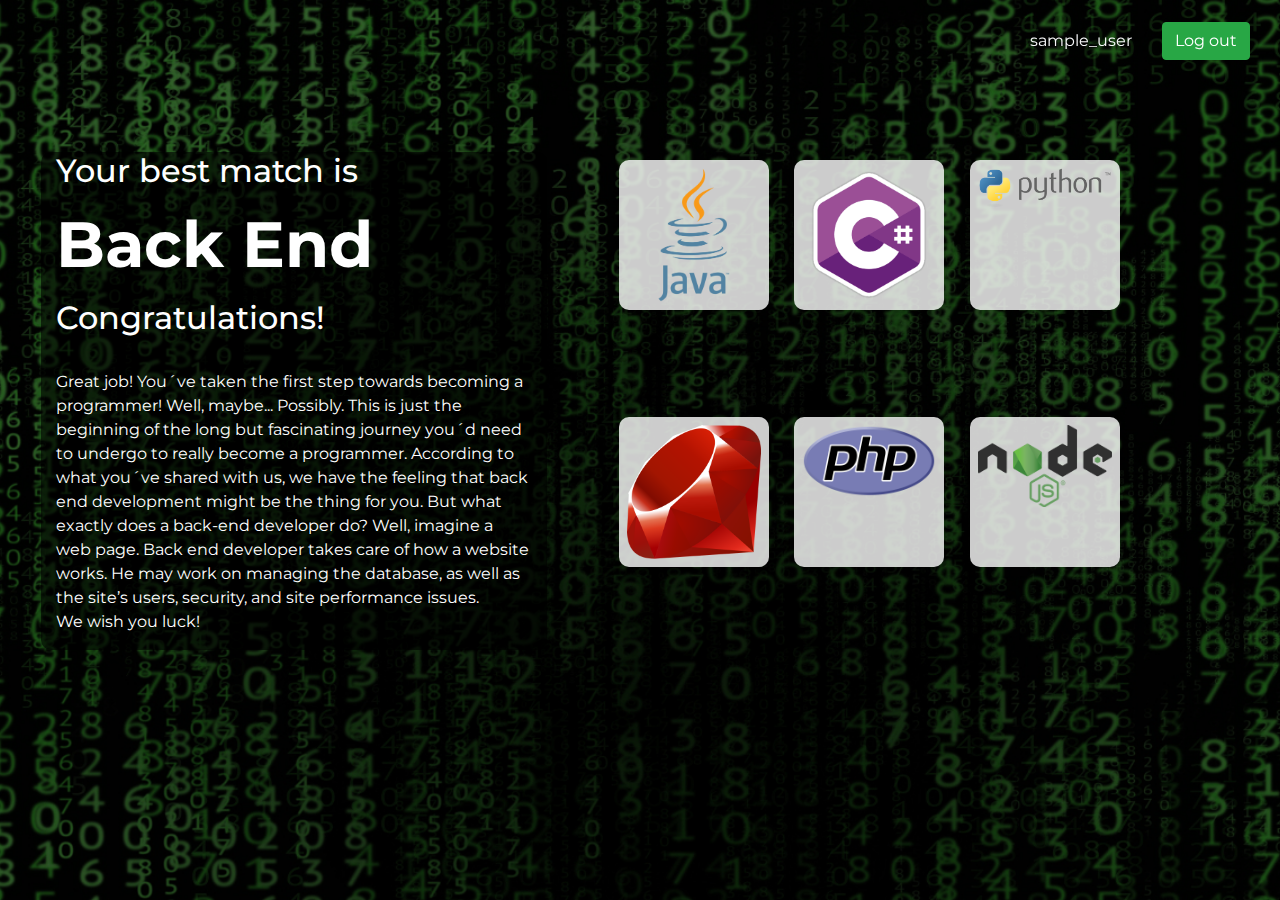
==== first_steps/src/main/resources/templates/backend.html @ 9c3c3240 "Merge branch 'Develop' of https://github.com/OndrejForal/GFA-hackatlon-java into quizBranch" ====
<!doctype html>
<html lang="en" xmlns:th="http://www.w3.org/1999/xhtml">

<head>
  <!-- Required meta tags -->
  <meta charset="utf-8">
  <meta name="viewport" content="width=device-width, initial-scale=1, shrink-to-fit=no">
  <!-- Bootstrap CSS -->
  <link rel="stylesheet" href="https://maxcdn.bootstrapcdn.com/bootstrap/4.0.0/css/bootstrap.min.css" integrity="sha384-Gn5384xqQ1aoWXA+058RXPxPg6fy4IWvTNh0E263XmFcJlSAwiGgFAW/dAiS6JXm" crossorigin="anonymous">
  <!-- CSS -->
  <link rel="stylesheet" href="../static/Style.css">
  <!-- Fonts -->
  <link href="https://fonts.googleapis.com/css2?family=Montserrat:wght@400;900&display=swap" rel="stylesheet">
  <title>Developer guide</title>
</head>

<body>
  <div class="background-matrix outcome-page">

    <nav class="navbar navbar-dark">
      <div class="form-inline ml-auto navigation-buttons">
        <div th:if="${#httpServletRequest.remoteUser != null}">
      <p th:text="${#httpServletRequest.remoteUser}" class="text-light m-0 mr-2" style="padding: 6px 12px">
          sample_user
      </p>
    </div>
  <form th:action="@{/logout}" method="post">
      <button class="btn btn-success" type="submit" value="Log out"/>Log out</button>
  </form>
  </div>
</nav>
<div class="container-fluid pl-5 pr-5">
<div class="row">
    <div class="col-lg-5 result-background p-6">
      <h2>Your best match is</h2>
      <h1 class="pt-2 pb-2">Back End</h1>
      <h2>Congratulations!</h2>
      <p class="pt-4" contextmenu=""style="color: white">
        Great job! You´ve taken the first step towards becoming a programmer! Well, maybe... Possibly. This is just the beginning of the long but fascinating journey you´d need to undergo to really become a programmer.
According to what you´ve shared with us, we have the feeling that back end development might be the thing for you.
But what exactly does a back-end developer do? Well, imagine a web page. Back end developer takes care of how a website works. He may work on managing the database, as well as the site’s users, security, and site performance issues. <br>We wish you luck!
      </p>
    </div>
    <div class="col-lg-6 row justify-content-between pl-5 pr-5">

      <div class="m-3 col-lg-3">
        <a href="java.html">
          <div class="icon-background text-center">
            <img class="language-img p-2" src="../static/images/java.png" alt="java-logo">
          </div>
        </a>
      </div>
      <div class="m-3 col-lg-3">
        <a href="Csharp.html">
          <div class="icon-background text-center">
            <img class="language-img p-2" src="../static/images/Csharp.png" alt="C#-logo">
          </div>
        </a>
      </div>
      <div class="m-3 col-lg-3">
        <a href="python.html">
          <div class="icon-background text-center">
            <img class="language-img p-2" src="../static/images/python.png" alt="python-logo">
          </div>
        </a>
      </div>
      <div class="m-3 col-lg-3">
        <a href="ruby.html">
          <div class="icon-background text-center">
            <img class="language-img p-2" src="../static/images/ruby.png" alt="ruby-logo">
          </div>
        </a>
      </div>
      <div class="m-3 col-lg-3">
        <a href="php.html">
          <div class="icon-background text-center">
            <img class="language-img p-2" src="../static/images/php.png" alt="php-logo">
          </div>
        </a>
      </div>
      <div class="m-3 col-lg-3">
        <a href="node.html">
          <div class="icon-background text-center">
            <img class="language-img p-2" src="../static/images/node.png" alt="node-logo">
          </div>
        </a>
      </div>

    </div>

    </div>
    </div>
  </div>



  <!-- jQuery first, then Popper.js, then Bootstrap JS -->
  <script src="https://code.jquery.com/jquery-3.2.1.slim.min.js" integrity="sha384-KJ3o2DKtIkvYIK3UENzmM7KCkRr/rE9/Qpg6aAZGJwFDMVNA/GpGFF93hXpG5KkN" crossorigin="anonymous"></script>
  <script src="https://cdnjs.cloudflare.com/ajax/libs/popper.js/1.12.9/umd/popper.min.js" integrity="sha384-ApNbgh9B+Y1QKtv3Rn7W3mgPxhU9K/ScQsAP7hUibX39j7fakFPskvXusvfa0b4Q" crossorigin="anonymous"></script>
  <script src="https://maxcdn.bootstrapcdn.com/bootstrap/4.0.0/js/bootstrap.min.js" integrity="sha384-JZR6Spejh4U02d8jOt6vLEHfe/JQGiRRSQQxSfFWpi1MquVdAyjUar5+76PVCmYl" crossorigin="anonymous"></script>
</body>

</html>
---- first_steps/src/main/resources/static/Style.css ----
body, html {
  font-family: 'Montserrat', sans-serif;
  height: 100%;
}

/* Index html */
h1 {
  color: white;
  font-weight: bold;
  font-size: 4rem;
}

h2 {
  color: white;
}

h3 {
  padding: 0;
  margin: 0;
}

button {
  margin: 2px 10px;
}

ul {
  font-size: 1.2rem;
  border-radius: 20px;
  list-style-type: none;
  color: white;
}

li {
  padding: 5px;
}

span {
  font-weight: bold;
}

.quiz-button {
  margin-top: 2%;
}

.navigation-buttons {
  position: fixed;
  top: 20px;
  right: 20px;
}

#intro {
  padding-top: 0;
}

/* Register html */
.background-matrix {
  background-image: url("images/matrix2.jpg");
  height: 100%;
  background-position: center;
  background-repeat: no-repeat;
  background-size: cover;
  padding-top: 15%;
}

.register-form {
  background-color: whitesmoke;
  padding: 3%;
  border-radius: 10px;
}

/* QUIZ (class formatting BEM try) */
.quiz-heading {
  color: #222;
  margin: 3%;
}

.container {
  background-color: rgba(200, 200, 200, .9);
}

.main {
  /* all: initial; */
  opacity: none;
}

.flex {
  display: flex;
  flex-wrap: nowrap;
}

.main__question {
  flex-grow: 6;
  margin-top: 20px;
}

.main__radio-group {
  display: flex;
  margin-top: 35px;
  flex-direction: column;
  align-content: stretch;
  position: relative;
  /* border: 1px solid #999; */
  flex-grow: 1;
}

.main__radio-group__item {
  display: flex;
  flex-direction: row;
  align-items: baseline;
  margin: 0;
  padding: 7px;
}

.main input {
  padding: 0px;
}

.main__radio-group__item__scale {
  padding-left: 10px;
  font-size: 1.3em;
}

.main button.btn-success {
  display: block;
  margin: 15px auto 30px;
  box-sizing: border-box;
}

.main hr {
  margin: 10px auto;
  visibility: hidden;
}

@media (max-width: 575px) {
  .main__radio-group__item {
    border-bottom: 1px solid #333;
  }

  .main__radio-group__item:last-child {
    border: none;
  }
}

@media (min-width: 576px) {
  .main>.flex {
    flex-direction: column;
    flex-wrap: nowrap;
    /* box-sizing: content-box; */
  }

  .main__radio-group {
    flex-direction: row;
  }

  .main__radio-group__item {
    flex-direction: column;
    flex-grow: 2;
    border-left: 1px solid #333;
  }

  .main__radio-group__item:first-child {
    border: none;
  }

  .main__radio-group__item>input {
    margin: auto;
  }

  .main__radio-group__item__scale {
    padding: 7px 0;
    margin: auto;
  }

  .form-quiz {
    border-radius: 10px;
  }
}

/* Outcome page */
.outcome-page {
  padding-top: 10%;
}
.icon-background {
  height: 150px;
  width: 150px;
  background-color: rgba(255, 255, 255, 0.8);
  border-radius: 10px;
}

.icon-background:hover {
  background-color: rgba(255, 255, 255, 1);
}

.language-img {
  max-height: 150px;
  max-width: 150px;
  }

.result-background {
  background-color: rgba(0, 0, 0, 0.6);
  border-radius: 10px;
  margin: 0.5rem;
}
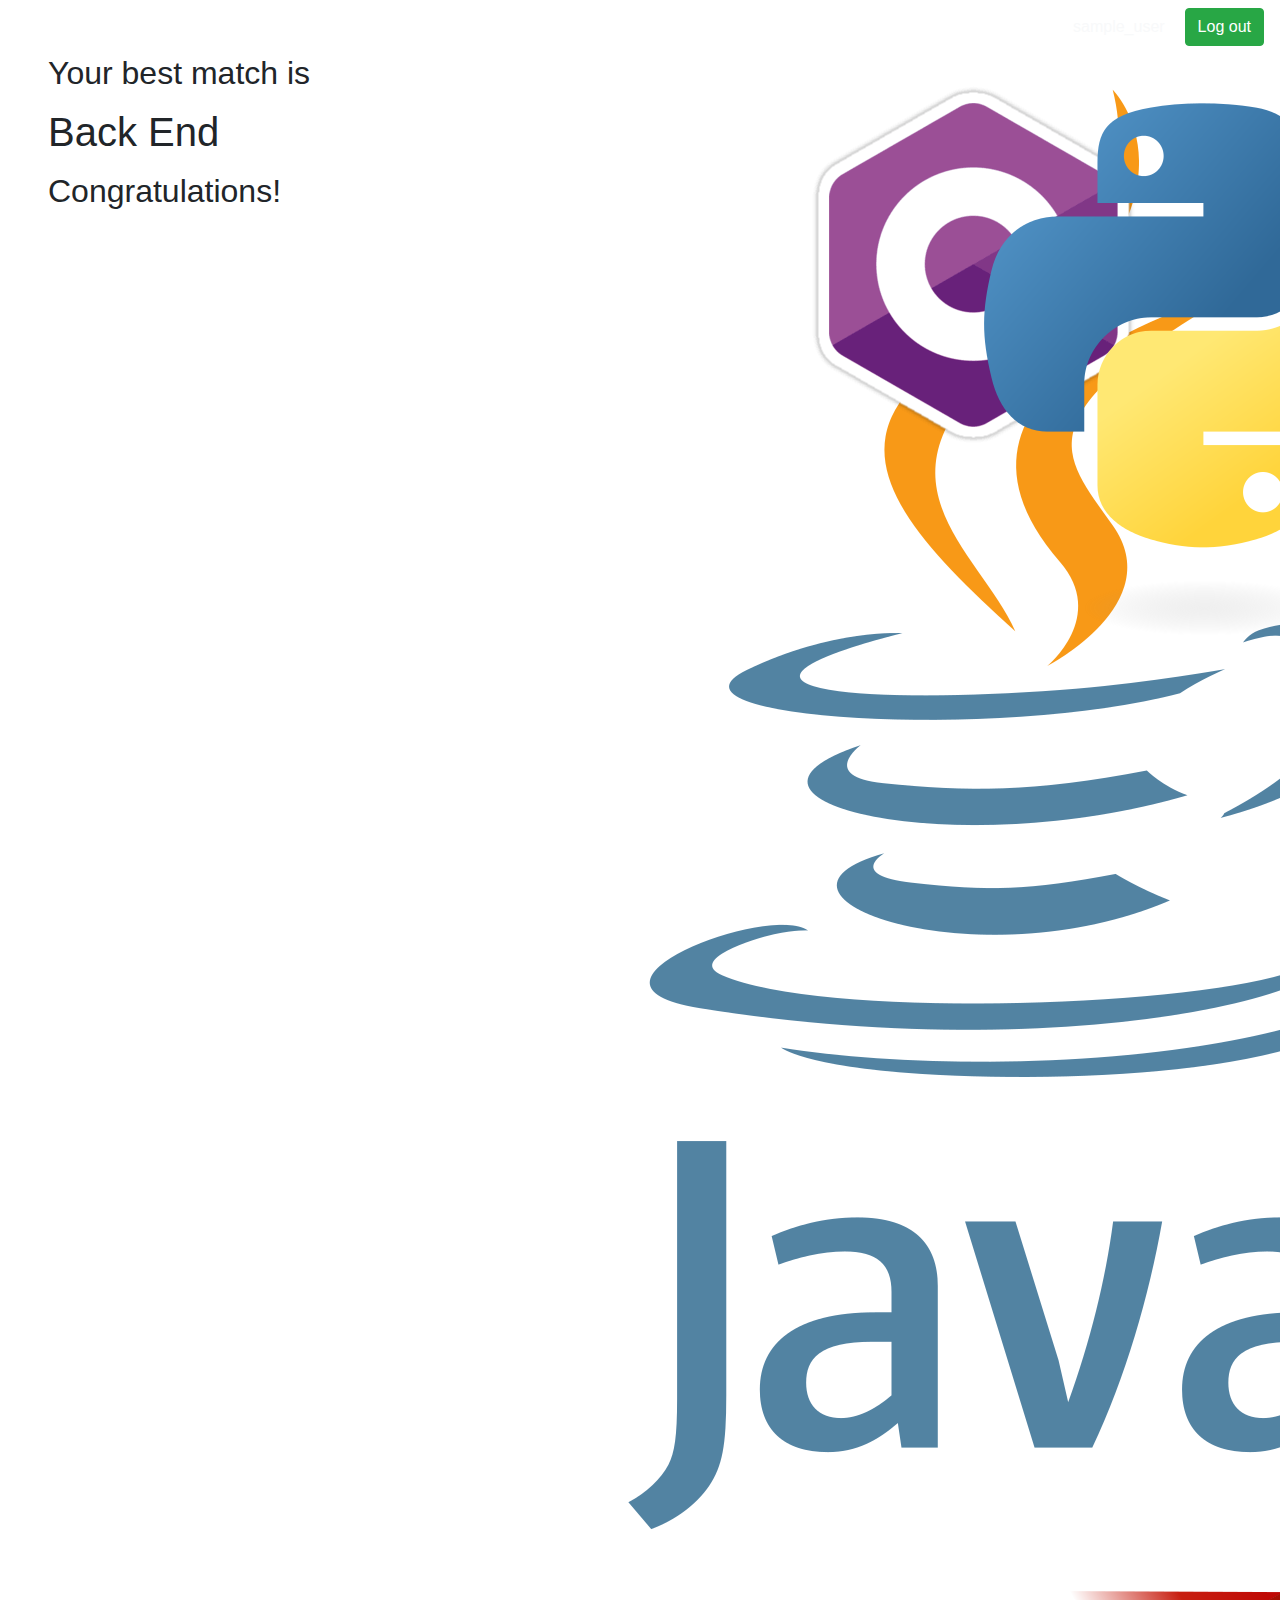
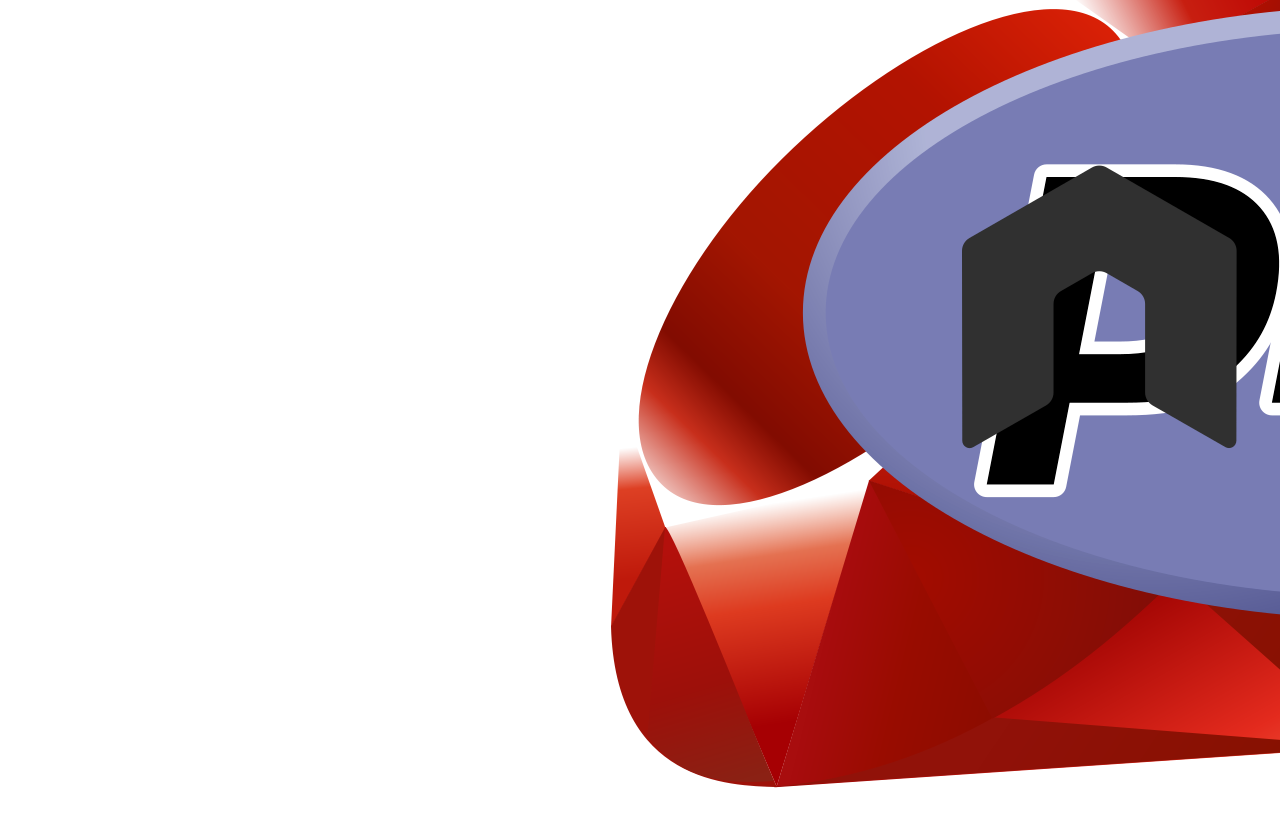
==== commit a99e96d2: "Security (#39)" ====
--- a/first_steps/src/main/resources/templates/backend.html
+++ b/first_steps/src/main/resources/templates/backend.html
@@ -1,6 +1,6 @@
 <!doctype html>
 <html lang="en" xmlns:th="http://www.w3.org/1999/xhtml">
-
+<html xmlns:th="http://www.thymeleaf.org">
 <head>
   <!-- Required meta tags -->
   <meta charset="utf-8">
@@ -8,7 +8,8 @@
   <!-- Bootstrap CSS -->
   <link rel="stylesheet" href="https://maxcdn.bootstrapcdn.com/bootstrap/4.0.0/css/bootstrap.min.css" integrity="sha384-Gn5384xqQ1aoWXA+058RXPxPg6fy4IWvTNh0E263XmFcJlSAwiGgFAW/dAiS6JXm" crossorigin="anonymous">
   <!-- CSS -->
-  <link rel="stylesheet" href="../static/Style.css">
+  <link href="/css/Style.css" rel="stylesheet" type="text/css" >
+  <link th:href="@{/css/Style.css}" type="text/css" rel="stylesheet"/>
   <!-- Fonts -->
   <link href="https://fonts.googleapis.com/css2?family=Montserrat:wght@400;900&display=swap" rel="stylesheet">
   <title>Developer guide</title>
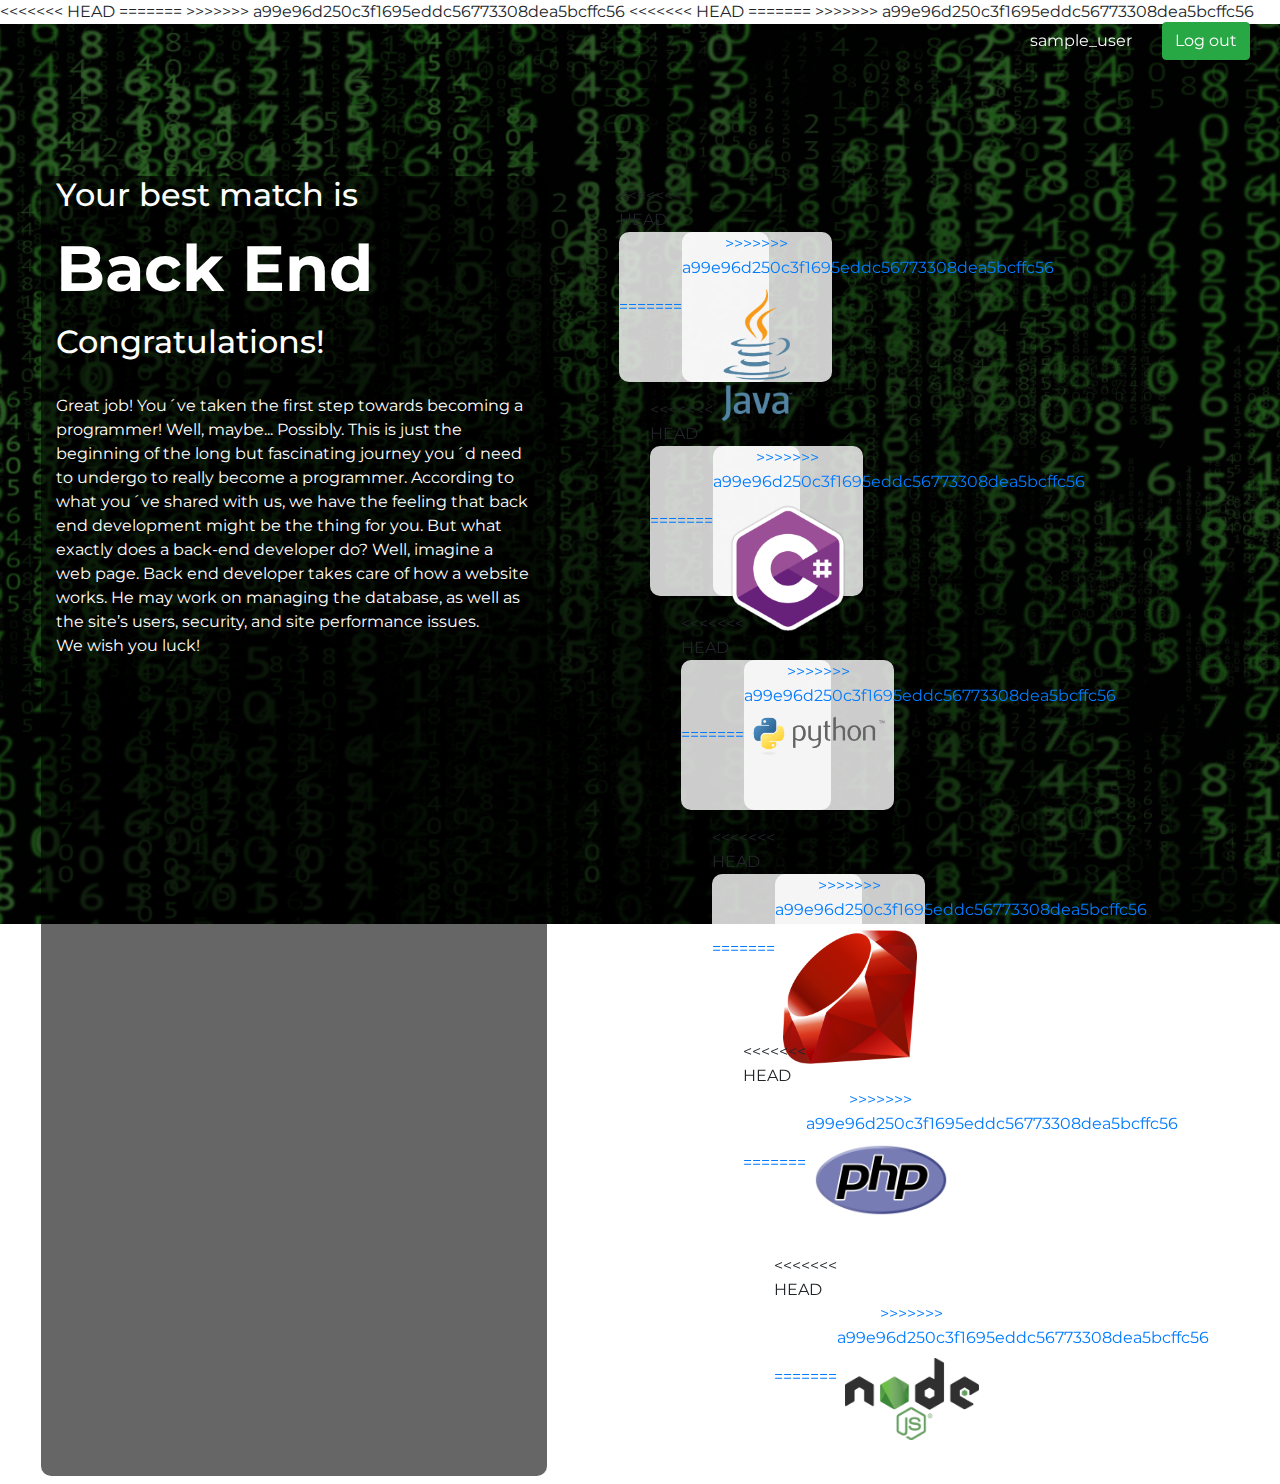
==== commit 6ecae04e: "merge" ====
--- a/first_steps/src/main/resources/templates/backend.html
+++ b/first_steps/src/main/resources/templates/backend.html
@@ -1,6 +1,10 @@
 <!doctype html>
 <html lang="en" xmlns:th="http://www.w3.org/1999/xhtml">
+<<<<<<< HEAD
+
+=======
 <html xmlns:th="http://www.thymeleaf.org">
+>>>>>>> a99e96d250c3f1695eddc56773308dea5bcffc56
 <head>
   <!-- Required meta tags -->
   <meta charset="utf-8">
@@ -8,8 +12,12 @@
   <!-- Bootstrap CSS -->
   <link rel="stylesheet" href="https://maxcdn.bootstrapcdn.com/bootstrap/4.0.0/css/bootstrap.min.css" integrity="sha384-Gn5384xqQ1aoWXA+058RXPxPg6fy4IWvTNh0E263XmFcJlSAwiGgFAW/dAiS6JXm" crossorigin="anonymous">
   <!-- CSS -->
+<<<<<<< HEAD
+  <link rel="stylesheet" href="../static/Style.css">
+=======
   <link href="/css/Style.css" rel="stylesheet" type="text/css" >
   <link th:href="@{/css/Style.css}" type="text/css" rel="stylesheet"/>
+>>>>>>> a99e96d250c3f1695eddc56773308dea5bcffc56
   <!-- Fonts -->
   <link href="https://fonts.googleapis.com/css2?family=Montserrat:wght@400;900&display=swap" rel="stylesheet">
   <title>Developer guide</title>
@@ -45,43 +53,73 @@
     <div class="col-lg-6 row justify-content-between pl-5 pr-5">
 
       <div class="m-3 col-lg-3">
+<<<<<<< HEAD
+        <a href="backend_tutorials.html">
+          <div class="icon-background text-center d-flex align-items-center">
+=======
         <a href="java.html">
           <div class="icon-background text-center">
+>>>>>>> a99e96d250c3f1695eddc56773308dea5bcffc56
             <img class="language-img p-2" src="../static/images/java.png" alt="java-logo">
           </div>
         </a>
       </div>
       <div class="m-3 col-lg-3">
+<<<<<<< HEAD
+        <a href="backend_tutorials.html">
+          <div class="icon-background text-center d-flex align-items-center">
+=======
         <a href="Csharp.html">
           <div class="icon-background text-center">
+>>>>>>> a99e96d250c3f1695eddc56773308dea5bcffc56
             <img class="language-img p-2" src="../static/images/Csharp.png" alt="C#-logo">
           </div>
         </a>
       </div>
       <div class="m-3 col-lg-3">
+<<<<<<< HEAD
+        <a href="backend_tutorials.html">
+          <div class="icon-background text-center d-flex align-items-center">
+=======
         <a href="python.html">
           <div class="icon-background text-center">
+>>>>>>> a99e96d250c3f1695eddc56773308dea5bcffc56
             <img class="language-img p-2" src="../static/images/python.png" alt="python-logo">
           </div>
         </a>
       </div>
       <div class="m-3 col-lg-3">
+<<<<<<< HEAD
+        <a href="backend_tutorials.html">
+          <div class="icon-background text-center d-flex align-items-center">
+=======
         <a href="ruby.html">
           <div class="icon-background text-center">
+>>>>>>> a99e96d250c3f1695eddc56773308dea5bcffc56
             <img class="language-img p-2" src="../static/images/ruby.png" alt="ruby-logo">
           </div>
         </a>
       </div>
       <div class="m-3 col-lg-3">
+<<<<<<< HEAD
+        <a href="backend_tutorials.html">
+          <div class="icon-background text-center d-flex align-items-center">
+=======
         <a href="php.html">
           <div class="icon-background text-center">
+>>>>>>> a99e96d250c3f1695eddc56773308dea5bcffc56
             <img class="language-img p-2" src="../static/images/php.png" alt="php-logo">
           </div>
         </a>
       </div>
       <div class="m-3 col-lg-3">
+<<<<<<< HEAD
+        <a href="backend_tutorials.html">
+          <div class="icon-background text-center d-flex align-items-center">
+=======
         <a href="node.html">
           <div class="icon-background text-center">
+>>>>>>> a99e96d250c3f1695eddc56773308dea5bcffc56
             <img class="language-img p-2" src="../static/images/node.png" alt="node-logo">
           </div>
         </a>
--- a/first_steps/src/main/resources/static/Style.css
+++ b/first_steps/src/main/resources/static/Style.css
@@ -0,0 +1,213 @@
+body, html {
+  font-family: 'Montserrat', sans-serif;
+  height: 100%;
+}
+
+/* Index html */
+h1 {
+  color: white;
+  font-weight: bold;
+  font-size: 4rem;
+}
+
+h2 {
+  color: white;
+}
+
+h3 {
+  padding: 0;
+  margin: 0;
+}
+
+button {
+  margin: 2px 10px;
+}
+
+ul {
+  font-size: 1.2rem;
+  border-radius: 20px;
+  list-style-type: none;
+  color: white;
+}
+
+li {
+  padding: 5px;
+}
+
+span {
+  font-weight: bold;
+}
+
+.quiz-button {
+  margin-top: 2%;
+}
+
+.navigation-buttons {
+  position: fixed;
+  top: 20px;
+  right: 20px;
+}
+
+#intro {
+  padding-top: 0;
+}
+
+/* Register html */
+.background-matrix {
+  background-image: url("images/matrix2.jpg");
+  height: 100%;
+  background-position: center;
+  background-repeat: no-repeat;
+  background-size: cover;
+  padding-top: 15%;
+}
+
+.register-form {
+  background-color: whitesmoke;
+  padding: 3%;
+  border-radius: 10px;
+}
+
+/* QUIZ (class formatting BEM try) */
+.quiz-heading {
+  color: #222;
+  margin: 3%;
+}
+
+.container {
+  background-color: rgba(200, 200, 200, .9);
+}
+
+.main {
+  /* all: initial; */
+  opacity: none;
+}
+
+.flex {
+  display: flex;
+  flex-wrap: nowrap;
+}
+
+.main__question {
+  flex-grow: 6;
+  margin-top: 20px;
+}
+
+.main__radio-group {
+  display: flex;
+  margin-top: 35px;
+  flex-direction: column;
+  align-content: stretch;
+  position: relative;
+  /* border: 1px solid #999; */
+  flex-grow: 1;
+}
+
+.main__radio-group__item {
+  display: flex;
+  flex-direction: row;
+  align-items: baseline;
+  margin: 0;
+  padding: 7px;
+}
+
+.main input {
+  padding: 0px;
+}
+
+.main__radio-group__item__scale {
+  padding-left: 10px;
+  font-size: 1.3em;
+}
+
+.main button.btn-success {
+  display: block;
+  margin: 15px auto 30px;
+  box-sizing: border-box;
+}
+
+.main hr {
+  margin: 10px auto;
+  visibility: hidden;
+}
+
+@media (max-width: 575px) {
+  .main__radio-group__item {
+    border-bottom: 1px solid #333;
+  }
+
+  .main__radio-group__item:last-child {
+    border: none;
+  }
+}
+
+@media (min-width: 576px) {
+  .main>.flex {
+    flex-direction: column;
+    flex-wrap: nowrap;
+    /* box-sizing: content-box; */
+  }
+
+  .main__radio-group {
+    flex-direction: row;
+  }
+
+  .main__radio-group__item {
+    flex-direction: column;
+    flex-grow: 2;
+    border-left: 1px solid #333;
+  }
+
+  .main__radio-group__item:first-child {
+    border: none;
+  }
+
+  .main__radio-group__item>input {
+    margin: auto;
+  }
+
+  .main__radio-group__item__scale {
+    padding: 7px 0;
+    margin: auto;
+  }
+
+  .form-quiz {
+    border-radius: 10px;
+  }
+}
+
+/* Outcome page */
+.outcome-page {
+  padding-top: 10%;
+}
+.icon-background {
+  height: 150px;
+  width: 150px;
+  background-color: rgba(255, 255, 255, 0.8);
+  border-radius: 10px;
+}
+
+.icon-background:hover {
+  background-color: rgba(255, 255, 255, 1);
+}
+
+.language-img {
+  max-height: 150px;
+  max-width: 150px;
+  }
+
+.result-background {
+  background-color: rgba(0, 0, 0, 0.6);
+  border-radius: 10px;
+  margin: 0.5rem;
+}
+<<<<<<< HEAD
+
+/* Tutorial */
+
+.img-tutorial {
+  width: 100%;
+  border-radius: 10px;
+}
+=======
+>>>>>>> a99e96d250c3f1695eddc56773308dea5bcffc56
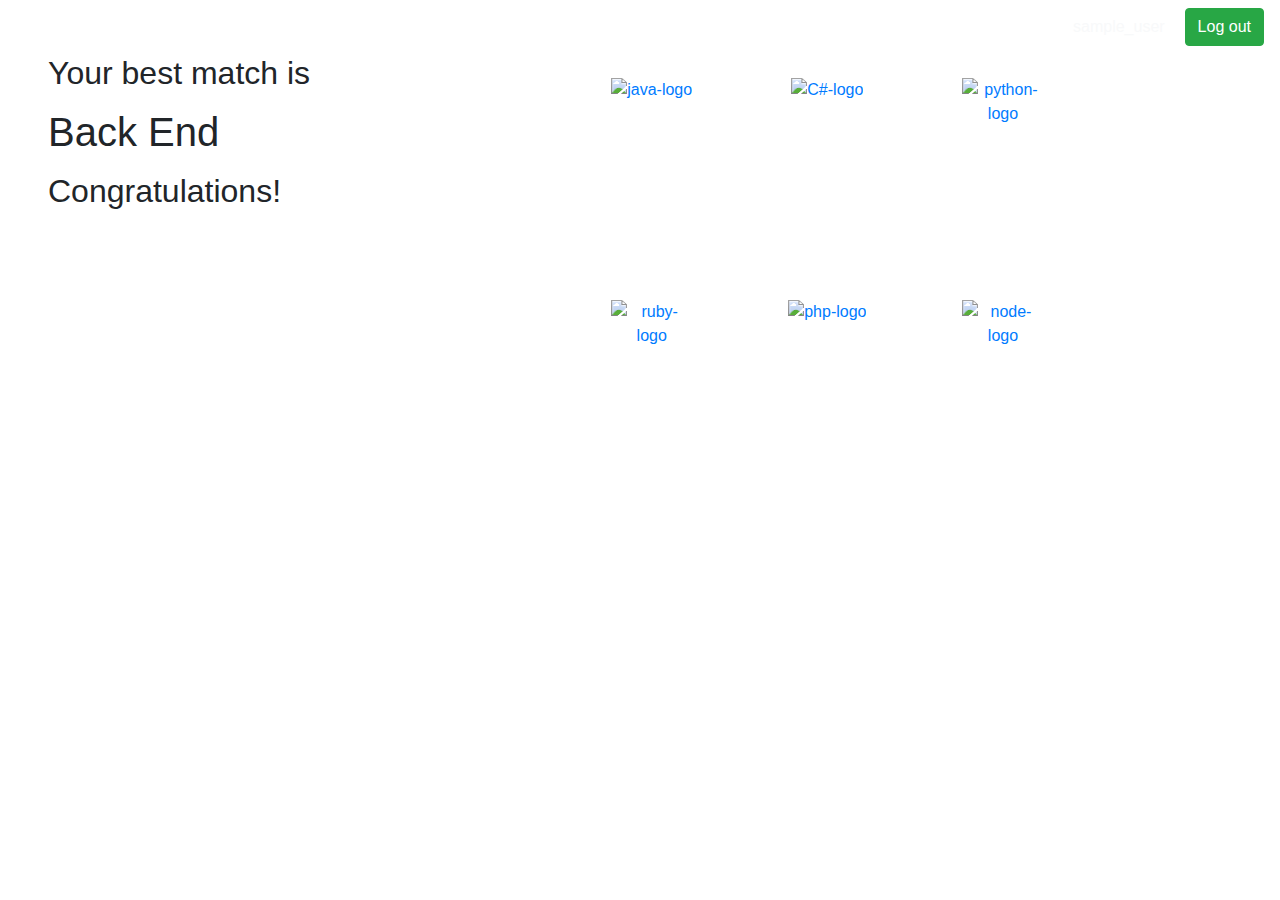
==== commit 573553a4: "Security (#40)" ====
--- a/first_steps/src/main/resources/templates/backend.html
+++ b/first_steps/src/main/resources/templates/backend.html
@@ -1,10 +1,6 @@
 <!doctype html>
 <html lang="en" xmlns:th="http://www.w3.org/1999/xhtml">
-<<<<<<< HEAD
-
-=======
 <html xmlns:th="http://www.thymeleaf.org">
->>>>>>> a99e96d250c3f1695eddc56773308dea5bcffc56
 <head>
   <!-- Required meta tags -->
   <meta charset="utf-8">
@@ -12,12 +8,8 @@
   <!-- Bootstrap CSS -->
   <link rel="stylesheet" href="https://maxcdn.bootstrapcdn.com/bootstrap/4.0.0/css/bootstrap.min.css" integrity="sha384-Gn5384xqQ1aoWXA+058RXPxPg6fy4IWvTNh0E263XmFcJlSAwiGgFAW/dAiS6JXm" crossorigin="anonymous">
   <!-- CSS -->
-<<<<<<< HEAD
-  <link rel="stylesheet" href="../static/Style.css">
-=======
   <link href="/css/Style.css" rel="stylesheet" type="text/css" >
   <link th:href="@{/css/Style.css}" type="text/css" rel="stylesheet"/>
->>>>>>> a99e96d250c3f1695eddc56773308dea5bcffc56
   <!-- Fonts -->
   <link href="https://fonts.googleapis.com/css2?family=Montserrat:wght@400;900&display=swap" rel="stylesheet">
   <title>Developer guide</title>
@@ -53,74 +45,44 @@
     <div class="col-lg-6 row justify-content-between pl-5 pr-5">
 
       <div class="m-3 col-lg-3">
-<<<<<<< HEAD
-        <a href="backend_tutorials.html">
-          <div class="icon-background text-center d-flex align-items-center">
-=======
         <a href="java.html">
           <div class="icon-background text-center">
->>>>>>> a99e96d250c3f1695eddc56773308dea5bcffc56
-            <img class="language-img p-2" src="../static/images/java.png" alt="java-logo">
+            <img class="language-img p-2" src="/images/java.png" alt="java-logo">
           </div>
         </a>
       </div>
       <div class="m-3 col-lg-3">
-<<<<<<< HEAD
-        <a href="backend_tutorials.html">
-          <div class="icon-background text-center d-flex align-items-center">
-=======
         <a href="Csharp.html">
           <div class="icon-background text-center">
->>>>>>> a99e96d250c3f1695eddc56773308dea5bcffc56
-            <img class="language-img p-2" src="../static/images/Csharp.png" alt="C#-logo">
+            <img class="language-img p-2" src="/images/Csharp.png" alt="C#-logo">
           </div>
         </a>
       </div>
       <div class="m-3 col-lg-3">
-<<<<<<< HEAD
-        <a href="backend_tutorials.html">
-          <div class="icon-background text-center d-flex align-items-center">
-=======
         <a href="python.html">
           <div class="icon-background text-center">
->>>>>>> a99e96d250c3f1695eddc56773308dea5bcffc56
-            <img class="language-img p-2" src="../static/images/python.png" alt="python-logo">
+            <img class="language-img p-2" src="/images/python.png" alt="python-logo">
           </div>
         </a>
       </div>
       <div class="m-3 col-lg-3">
-<<<<<<< HEAD
-        <a href="backend_tutorials.html">
-          <div class="icon-background text-center d-flex align-items-center">
-=======
         <a href="ruby.html">
           <div class="icon-background text-center">
->>>>>>> a99e96d250c3f1695eddc56773308dea5bcffc56
-            <img class="language-img p-2" src="../static/images/ruby.png" alt="ruby-logo">
+            <img class="language-img p-2" src="/images/ruby.png" alt="ruby-logo">
           </div>
         </a>
       </div>
       <div class="m-3 col-lg-3">
-<<<<<<< HEAD
-        <a href="backend_tutorials.html">
-          <div class="icon-background text-center d-flex align-items-center">
-=======
         <a href="php.html">
           <div class="icon-background text-center">
->>>>>>> a99e96d250c3f1695eddc56773308dea5bcffc56
-            <img class="language-img p-2" src="../static/images/php.png" alt="php-logo">
+            <img class="language-img p-2" src="/images/php.png" alt="php-logo">
           </div>
         </a>
       </div>
       <div class="m-3 col-lg-3">
-<<<<<<< HEAD
-        <a href="backend_tutorials.html">
-          <div class="icon-background text-center d-flex align-items-center">
-=======
         <a href="node.html">
           <div class="icon-background text-center">
->>>>>>> a99e96d250c3f1695eddc56773308dea5bcffc56
-            <img class="language-img p-2" src="../static/images/node.png" alt="node-logo">
+            <img class="language-img p-2" src="/images/node.png" alt="node-logo">
           </div>
         </a>
       </div>
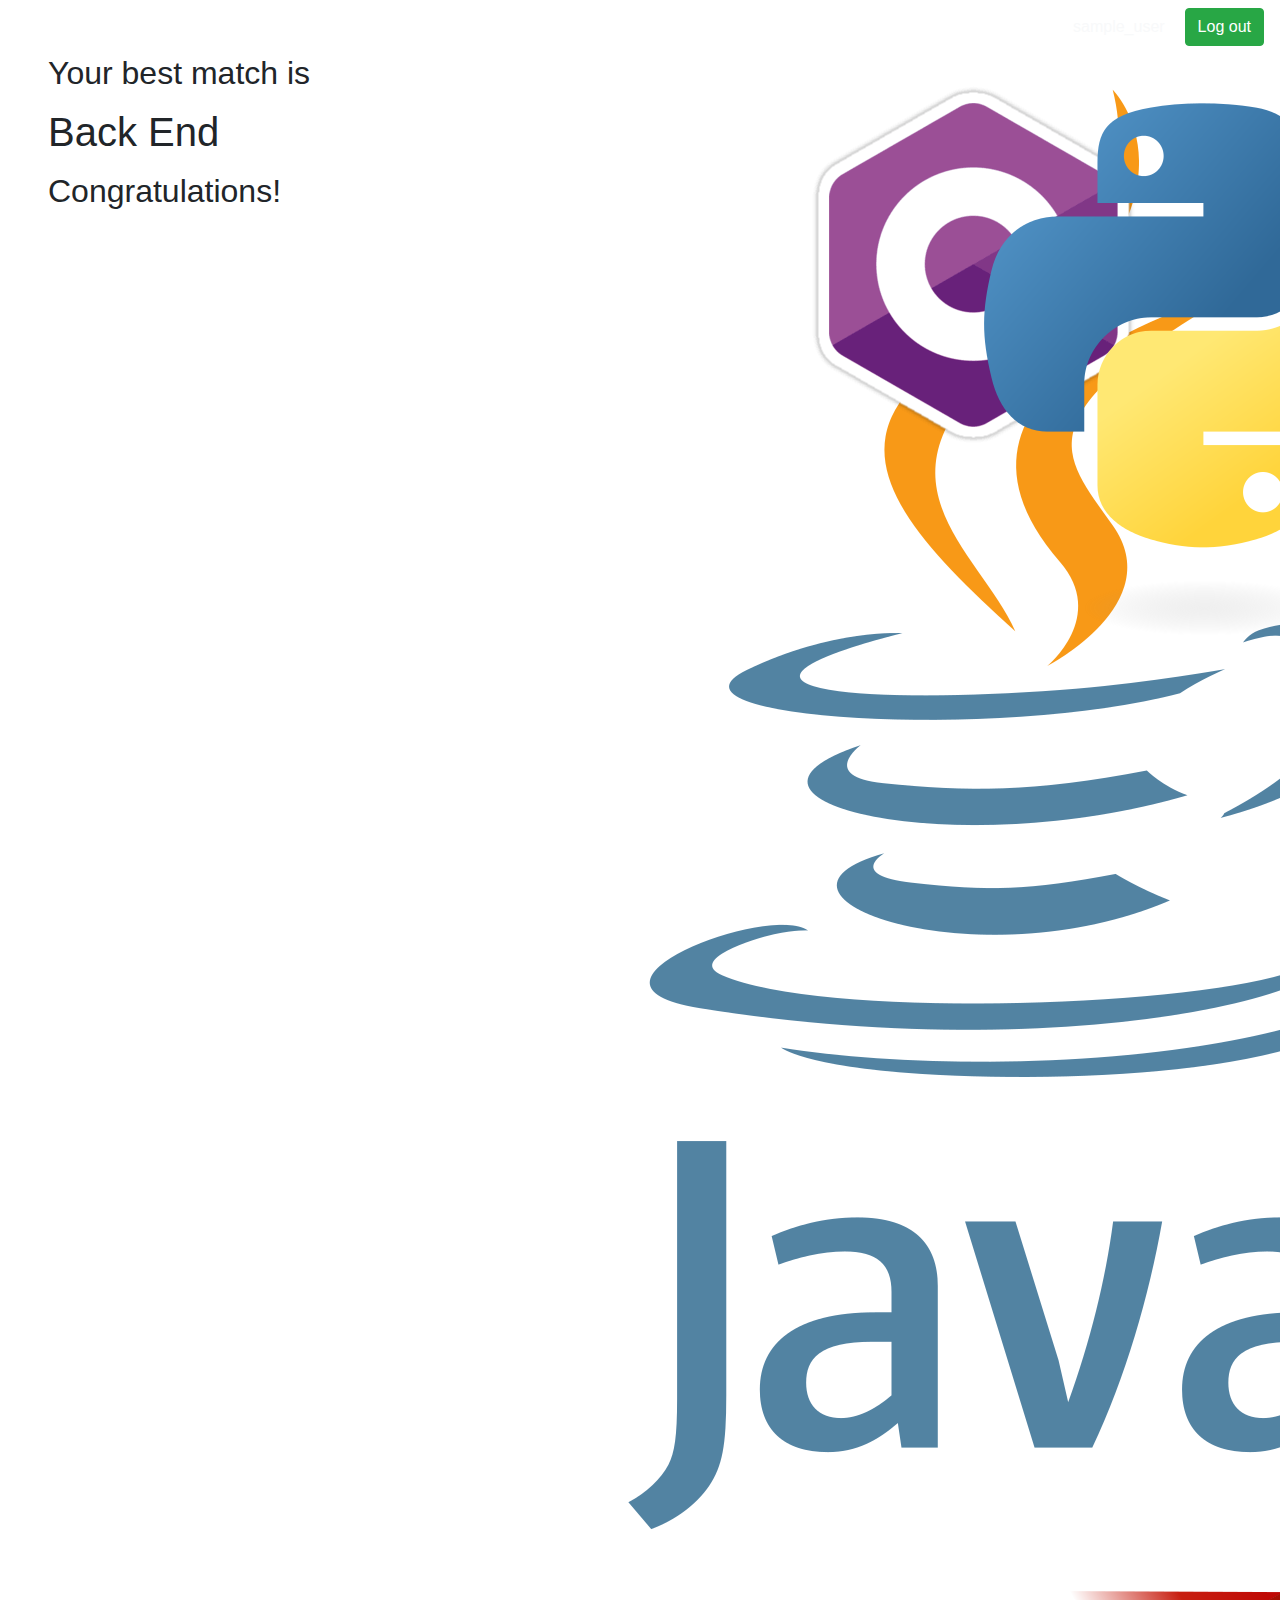
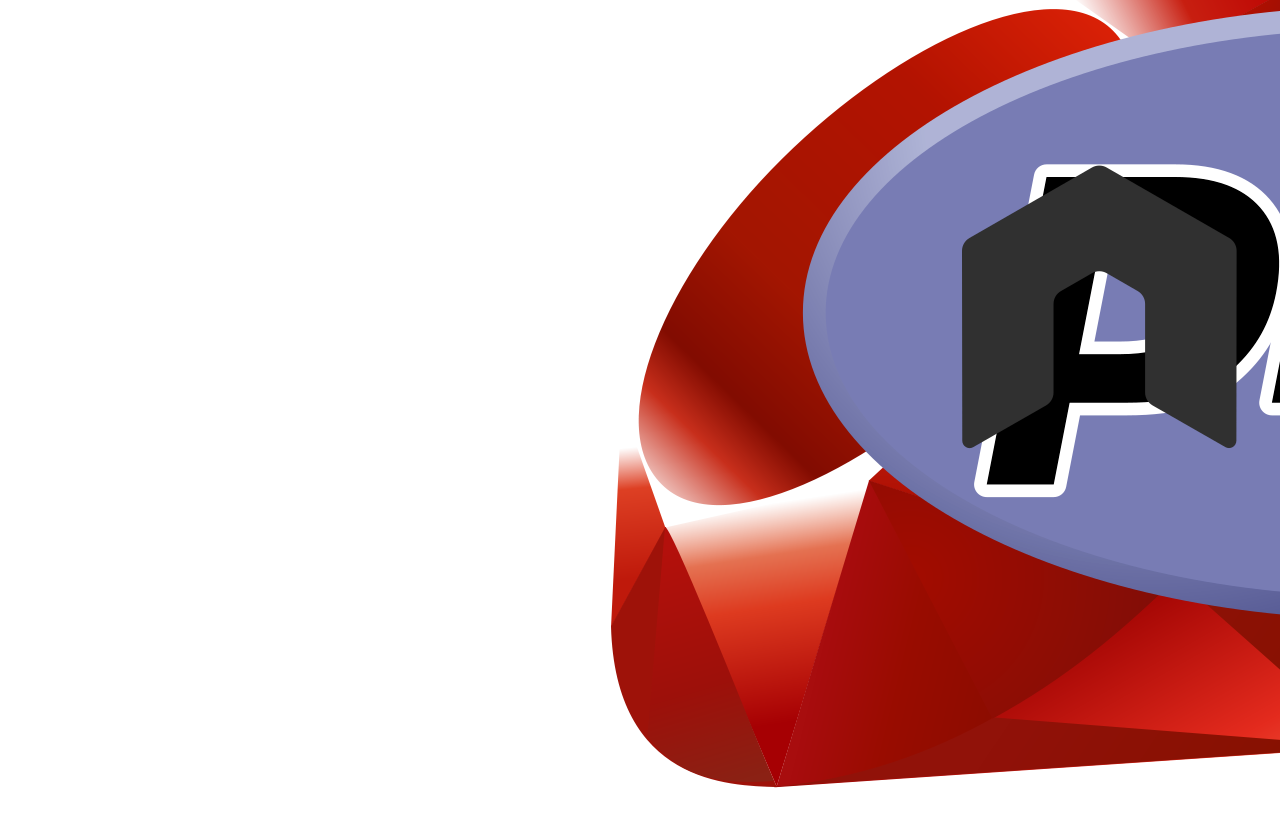
==== commit 343213bb: "merge" ====
--- a/first_steps/src/main/resources/templates/backend.html
+++ b/first_steps/src/main/resources/templates/backend.html
@@ -47,42 +47,42 @@
       <div class="m-3 col-lg-3">
         <a href="java.html">
           <div class="icon-background text-center">
-            <img class="language-img p-2" src="/images/java.png" alt="java-logo">
+            <img class="language-img p-2" src="../static/images/java.png" alt="java-logo">
           </div>
         </a>
       </div>
       <div class="m-3 col-lg-3">
         <a href="Csharp.html">
           <div class="icon-background text-center">
-            <img class="language-img p-2" src="/images/Csharp.png" alt="C#-logo">
+            <img class="language-img p-2" src="../static/images/Csharp.png" alt="C#-logo">
           </div>
         </a>
       </div>
       <div class="m-3 col-lg-3">
         <a href="python.html">
           <div class="icon-background text-center">
-            <img class="language-img p-2" src="/images/python.png" alt="python-logo">
+            <img class="language-img p-2" src="../static/images/python.png" alt="python-logo">
           </div>
         </a>
       </div>
       <div class="m-3 col-lg-3">
         <a href="ruby.html">
           <div class="icon-background text-center">
-            <img class="language-img p-2" src="/images/ruby.png" alt="ruby-logo">
+            <img class="language-img p-2" src="../static/images/ruby.png" alt="ruby-logo">
           </div>
         </a>
       </div>
       <div class="m-3 col-lg-3">
         <a href="php.html">
           <div class="icon-background text-center">
-            <img class="language-img p-2" src="/images/php.png" alt="php-logo">
+            <img class="language-img p-2" src="../static/images/php.png" alt="php-logo">
           </div>
         </a>
       </div>
       <div class="m-3 col-lg-3">
         <a href="node.html">
           <div class="icon-background text-center">
-            <img class="language-img p-2" src="/images/node.png" alt="node-logo">
+            <img class="language-img p-2" src="../static/images/node.png" alt="node-logo">
           </div>
         </a>
       </div>
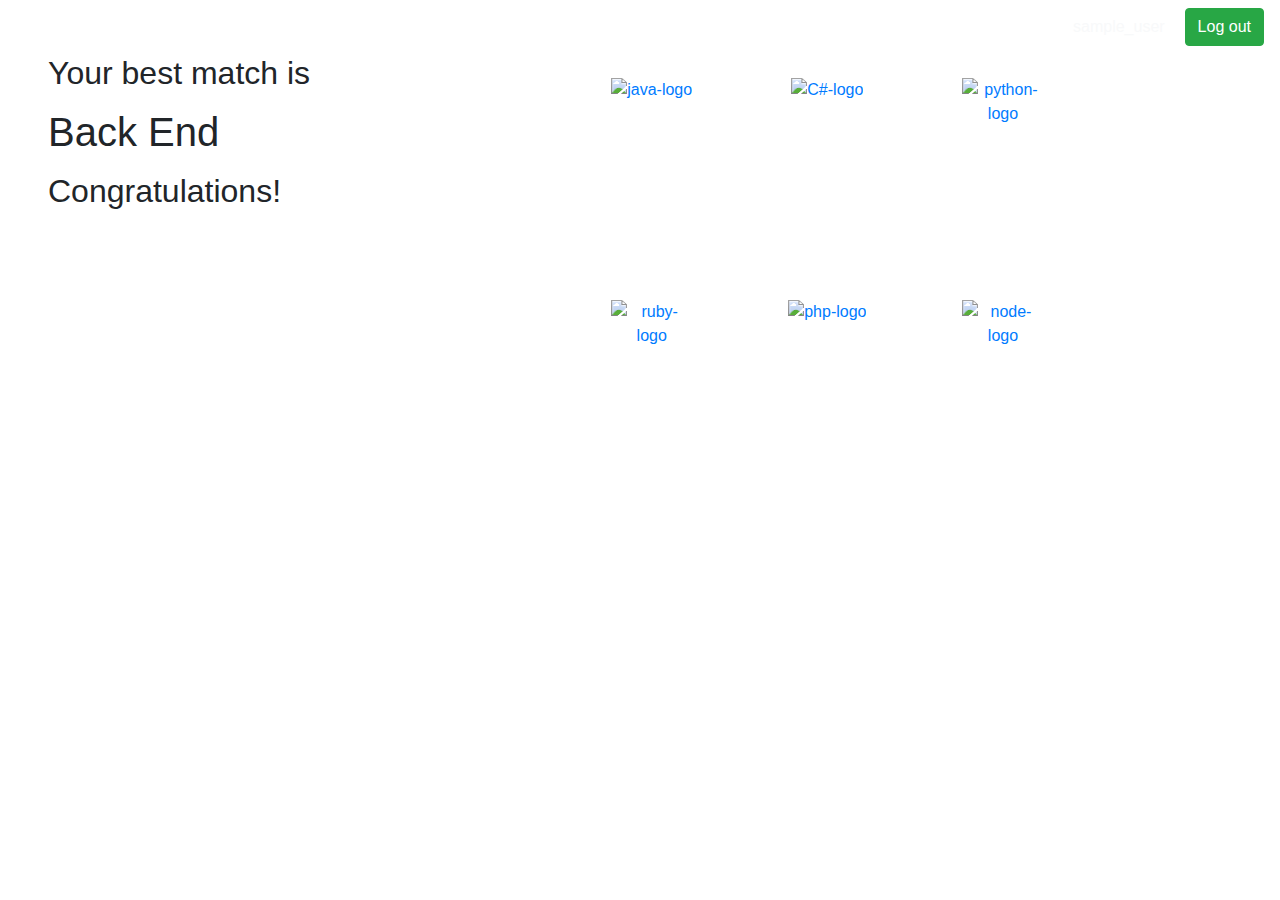
==== commit d2b9f573: "Merge branch 'Develop' of https://github.com/OndrejForal/GFA-hackatlon-java into mirek" ====
--- a/first_steps/src/main/resources/templates/backend.html
+++ b/first_steps/src/main/resources/templates/backend.html
@@ -47,42 +47,42 @@
       <div class="m-3 col-lg-3">
         <a href="java.html">
           <div class="icon-background text-center">
-            <img class="language-img p-2" src="../static/images/java.png" alt="java-logo">
+            <img class="language-img p-2" src="/images/java.png" alt="java-logo">
           </div>
         </a>
       </div>
       <div class="m-3 col-lg-3">
         <a href="Csharp.html">
           <div class="icon-background text-center">
-            <img class="language-img p-2" src="../static/images/Csharp.png" alt="C#-logo">
+            <img class="language-img p-2" src="/images/Csharp.png" alt="C#-logo">
           </div>
         </a>
       </div>
       <div class="m-3 col-lg-3">
         <a href="python.html">
           <div class="icon-background text-center">
-            <img class="language-img p-2" src="../static/images/python.png" alt="python-logo">
+            <img class="language-img p-2" src="/images/python.png" alt="python-logo">
           </div>
         </a>
       </div>
       <div class="m-3 col-lg-3">
         <a href="ruby.html">
           <div class="icon-background text-center">
-            <img class="language-img p-2" src="../static/images/ruby.png" alt="ruby-logo">
+            <img class="language-img p-2" src="/images/ruby.png" alt="ruby-logo">
           </div>
         </a>
       </div>
       <div class="m-3 col-lg-3">
         <a href="php.html">
           <div class="icon-background text-center">
-            <img class="language-img p-2" src="../static/images/php.png" alt="php-logo">
+            <img class="language-img p-2" src="/images/php.png" alt="php-logo">
           </div>
         </a>
       </div>
       <div class="m-3 col-lg-3">
         <a href="node.html">
           <div class="icon-background text-center">
-            <img class="language-img p-2" src="../static/images/node.png" alt="node-logo">
+            <img class="language-img p-2" src="/images/node.png" alt="node-logo">
           </div>
         </a>
       </div>
